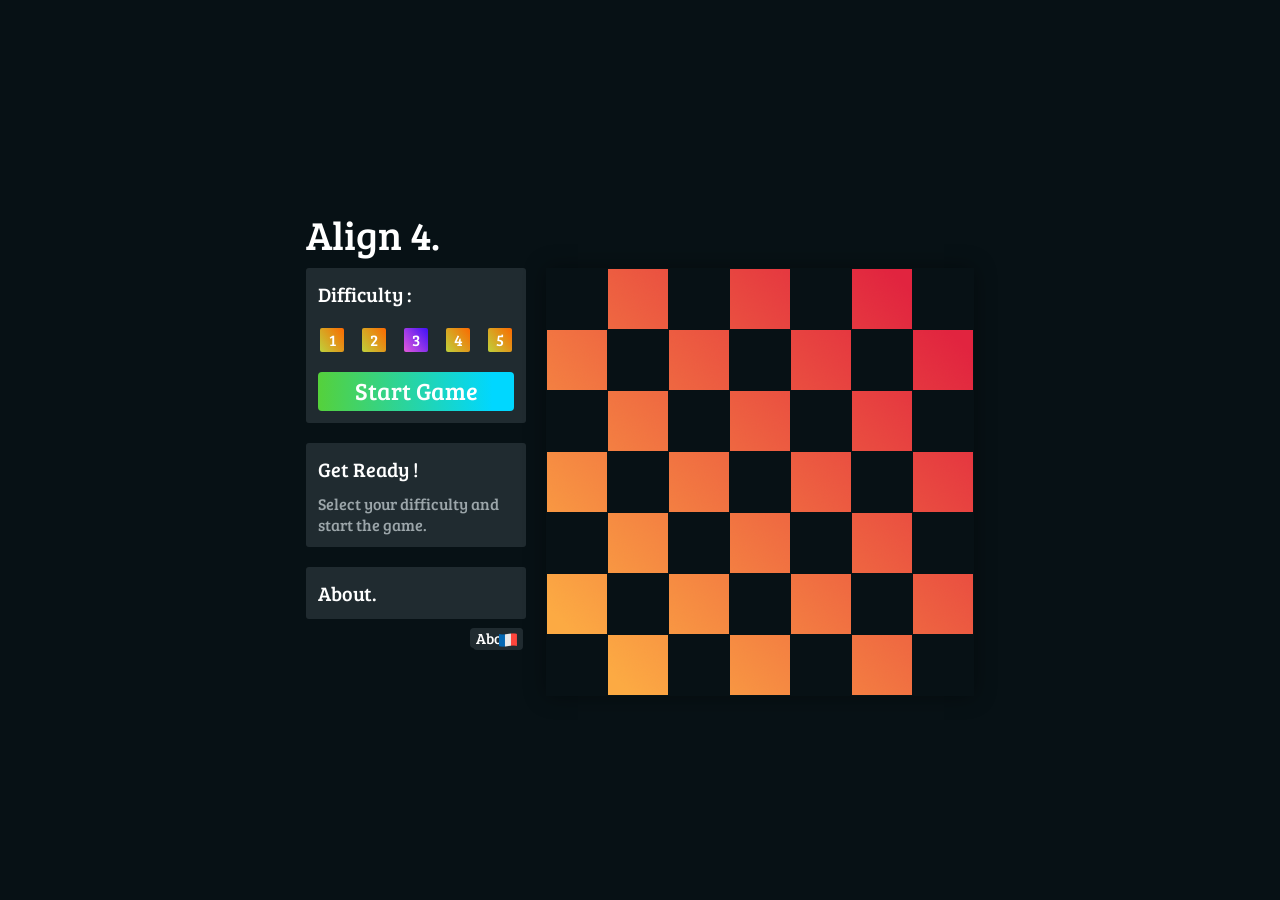
==== docs/index.html @ 86c62fe0 "Update docs/ Update the repository to use the github host." ====
<!DOCTYPE html>
<head>
  <meta charset="UTF-8" />
  <title>Toto's Align 4</title>
  <link rel="stylesheet" href="css/master.css">
  <link rel="icon" type="image/x-icon" href="img/FoxNet.ico">

  <link href="https://fonts.googleapis.com/css?family=Bree+Serif" rel="stylesheet">
</head>
<body>
  <div class="wrapper">
    <div class="content">
      <div class="sidebar">
        <h1>Align 4.</h1>
        <div class="panel dif">
          <h2>Difficulty : </h2>
          <div class="dif-options">
            <div>
              <input id="dif1" type="radio" name="dif-options" value="1">
              <label for="dif1">1</label>
            </div>
            <div>
              <input id="dif2" type="radio" name="dif-options" value="2">
              <label for="dif2">2</label>
            </div>
            <div>
              <input id="dif3" type="radio" name="dif-options" value="3" checked>
              <label for="dif3">3</label>
            </div>
            <div>
              <input id="dif4" type="radio" name="dif-options" value="4">
              <label for="dif4">4</label>
            </div>
            <div>
              <input id="dif5" type="radio" name="dif-options" value="5">
              <label for="dif5">5</label>
            </div>
          </div>
          <div class="start">
            <button>Start Game</button>
          </div>
        </div>
        <div class="panel info">
          <h2></h2>
          <div class="blurb blurbStyle"></div>
          <div class="outlook"></div>
        </div>

        <div class="credits">
          <h2>About.</h2>
          <div class="blurb blurbStyle"></div>
          <div class="outlook"></div>
        </div>
        <button class="translate">FR <img src="img/FrFlag.png" class="flag"></button>
        <button class="aboutButton">About</button>

      </div>
      <div class="board">
        <div class="lit-columns">
          <div></div>
          <div></div>
          <div></div>
          <div></div>
          <div></div>
          <div></div>
          <div></div>
        </div>
        <div class="lit-cells"></div>
        <div class="chips"></div>
        <div class="click-columns">
          <div></div>
          <div></div>
          <div></div>
          <div></div>
          <div></div>
          <div></div>
          <div></div>
        </div>
      </div>
      <div class="propos">

<span id="about">Designed and translated by </span><a class="me" href="https://github.com/totocptbgn">Thomas Copt-Bignon</a>.<br><span id="about2">Gameplay from : </span><br><a href="https://codepen.io/lonekorean">https://codepen.io/lonekorean</a>


      </div>
    </div>
  </div>


  <!-- Scripts -->
  <script src="https://ajax.googleapis.com/ajax/libs/jquery/3.1.1/jquery.min.js"></script>
  <script src="js/index.js"></script>
</body>
</html>
---- docs/css/master.css ----
/*                                                                                                               ,,
     ,.-==-.           mm                       mm                                                   mm       *MM
  ,pd'      `g.        MM                       MM                                                   MM        MM
 ,P   ,dMb.A  Y.     mmMMmm      ,pW"Wq.      mmMMmm      ,pW"Wq.       ,p6"bo      `7MMpdMAo.     mmMMmm      MM,dMMb.       .P"Ybmmm     `7MMpMMMb.
,P   dP  ,MP  j8       MM       6W'   `Wb       MM       6W'   `Wb     6M'  OO        MM   `Wb       MM        MM    `Mb     :MI  I8         MM    MM
8:  dM'  dM   d'       MM       8M     M8       MM       8M     M8     8M             MM    M8       MM        MM     M8      WmmmP"         MM    MM
Wb  YML.dML..d'        MM       YA.   ,A9       MM       YA.   ,A9     YM.    ,       MM   ,AP       MM        MM.   ,M9     8M              MM    MM
 Wb  ``""^`"'          `Mbmo     `Ybmd9'        `Mbmo     `Ybmd9'       YMbmd'        MMbmmd'        `Mbmo     P^YbmdP'       YMMMMMb      .JMML  JMML.
  `M..     .,!                                                                        MM                                     6'     dP
    `Ybmmd'                                                                         .JMML.                                   Ybmmmd'

https://codepen.io/lonekorean/project/editor/ZGpqVX - Original One by Will Boyd
https://epitriche.fr/Align4

https://github.com/totocptbgn - Me ! :D
Hope it you will enjoy playing with it as much as i enjoyed design it !

*/


html {
  display: table;
  width: 100%;
  height: 100%;
}

body {
  display: table-row;
  background: #071115;
  font-family: 'Bree Serif', serif;
}

.wrapper {
  display: table-cell;
  vertical-align: middle;
  text-align: center;
}

.content {
  display: inline-block;
  width: 668px;
  margin: 0 auto;
  padding: 10px 20px;
}

.propos {
  display: none;
  position: relative;
  float: left;
  width: 428px;
  height: 428px;
  margin-top: 68px;
  box-shadow: 0 0 20px 0 rgba(0, 0, 0, 0.4);
  background-color: #202b30;
  border-radius: 3px;
  color: #9ca6aa;
}

.sidebar {
  float: left;
  margin-right: 20px;
  width: 220px;
  text-align: left;
  color: black;
}

h1 {
  height: 68px;
  line-height: 68px;
  font-size: 40px;
  text-align: left;
  color: white;
  margin: 0;
  font-weight: normal;
}

h2 {
  font-size: 20px;
  color: white;
  margin: 0;
  font-weight: normal;
}

div.credits {
  padding: 12px;
  margin-bottom: 20px;
  background-color: #202b30;
  border-radius: 3px;
  color: #9ca6aa;
  font-size: 70%;
}

a {
  text-decoration: none;
  color: #0ec689;
}

a.me {
  color: #ffb642;
}

button.translate {
  float: right;
  margin: -11px 3px;
  background-color: #202b30;
  font-family: inherit;
  font-size: 15px;
  border: none;
  border-radius: 4px;
  background-color: #202b30;
  color: #fff;
  cursor: pointer;
  padding: 0px 6px;
}

button.aboutButton {
  float: right;
  margin: -11px 3px;
  background-color: #202b30;
  font-family: inherit;
  font-size: 15px;
  border: none;
  border-radius: 4px;
  background-color: #202b30;
  color: #fff;
  cursor: pointer;
  padding: 0px 6px;
}

.flag {
  height: 18px;
  position: relative;
  top: 3px;
}

.panel {
  padding: 12px;
  margin-bottom: 20px;
  background-color: #202b30;
  border-radius: 3px;
  color: #9ca6aa;
}

.dif-options {
  clear: both;
  overflow: hidden;
  margin: 20px -7px 0;
}

.dif-options div {
  float: left;
  width: 20%;
}

.dif-options input {
  display: none;
}

.dif-options input:checked+label  {
  color: #fff;
  background: rgb(227,89,217);
  background: linear-gradient(53deg, rgba(227,89,217,1) 0%, rgba(63,16,250,1) 100%);
  border-color: #fff;
  cursor: default;
}

.dif-options label {
  display: block;
  margin: 0 auto;
  width: 24px;
  height: 24px;
  background: rgb(190,209,59);
  background: linear-gradient(53deg, rgba(190,209,59,1) 0%, rgba(252,105,0,1) 100%);
  border-radius: 2px;
  color: #fff;
  text-align: center;
  line-height: 24px;
  cursor: pointer;
}

.freeze .dif-options input:not(:checked)+label {
  font-size: 0;
  margin: 7px auto;
  width: 10px;
  height: 10px;
  border-radius: 4px;
  color: transparent;
  line-height: 10px;
  cursor: default;
  transition: .2s;
}

.start {
  margin-top: 20px;
}


.start button {
  display: block;
  width: 100%;
  padding: 2px 12px 4px;
  font-family: inherit;
  font-size: 24px;
  border: none;
  border-radius: 4px;
  background: rgb(85,209,59);
  background: linear-gradient(90deg, rgba(85,209,59,1) 0%, rgba(0,215,255,1) 89%);
  color: #fff;
  cursor: pointer;
}

.start button:hover {
  background: rgb(85,209,59);
  background: linear-gradient(90deg, rgba(0,215,255,1) 0%, rgba(85,209,59,1) 89%);
}

.start button:focus {
  outline: none;
}

.freeze .start {
  display: none;
}

.info div {
  margin-top: 10px;
}

.board {
  position: relative;
  float: left;
  width: 428px;
  height: 428px;
  margin-top: 68px;
  background-image: url('../img/board.png');
  box-shadow: 0 0 20px 0 rgba(0, 0, 0, 0.4);
}

.lit-columns,
.lit-cells,
.chips,
.click-columns {
  position: absolute;
  width: 428px;
  height: 428px;
}

.lit-columns div {
  float: left;
  width: 60px;
  height: 426px;
  margin: 1px 0 1px 1px;
  transition: background-color 0.1s;
}

.lit-columns .lit {
  background-color: rgba(0, 0, 0, 0.6);
  transition: background-color 0.1s;
}

.lit-cells div {
  position: absolute;
  width: 60px;
  height: 60px;
  background-image: url("../img/winningToken.png");
  z-index: 1000;
}

.chips div {
  position: absolute;
  width: 60px;
  height: 60px;
  -webkit-backface-visibility: hidden;
  backface-visibility: hidden;
}

.chips .p1 {
  background-image: url("../img/p1Token.png");
}

.chips .p2 {
  background-image: url("../img/p2Token.png");
}

.chips .cursor {
  bottom: 428px;
  transition: left 0.1s ease-out;
}

.chips .dropped {
  transition: bottom ease-in;
  animation: bounce 0.3s;
}

.click-columns div {
  float: left;
  width: 61px;
  height: 428px;
}

.click-columns div:first-child {
  padding-left: 1px;
}

.click-columns .hover {
  cursor: pointer;
}

.blurb div{
  color: #9ca6aa;
}

@keyframes bounce {
  0% {
    animation-timing-function: ease-out;
    transform: translateY(0);
  }
  30% {
    animation-timing-function: ease-in;
    transform: translateY(-40px);
  }
  60% {
    animation-timing-function: ease-out;
    transform: translateY(0);
  }
  80% {
    animation-timing-function: ease-in;
    transform: translateY(-10px);
  }
  100% {
    animation-timing-function: ease-out;
    transform: translateY(0);
  }
}
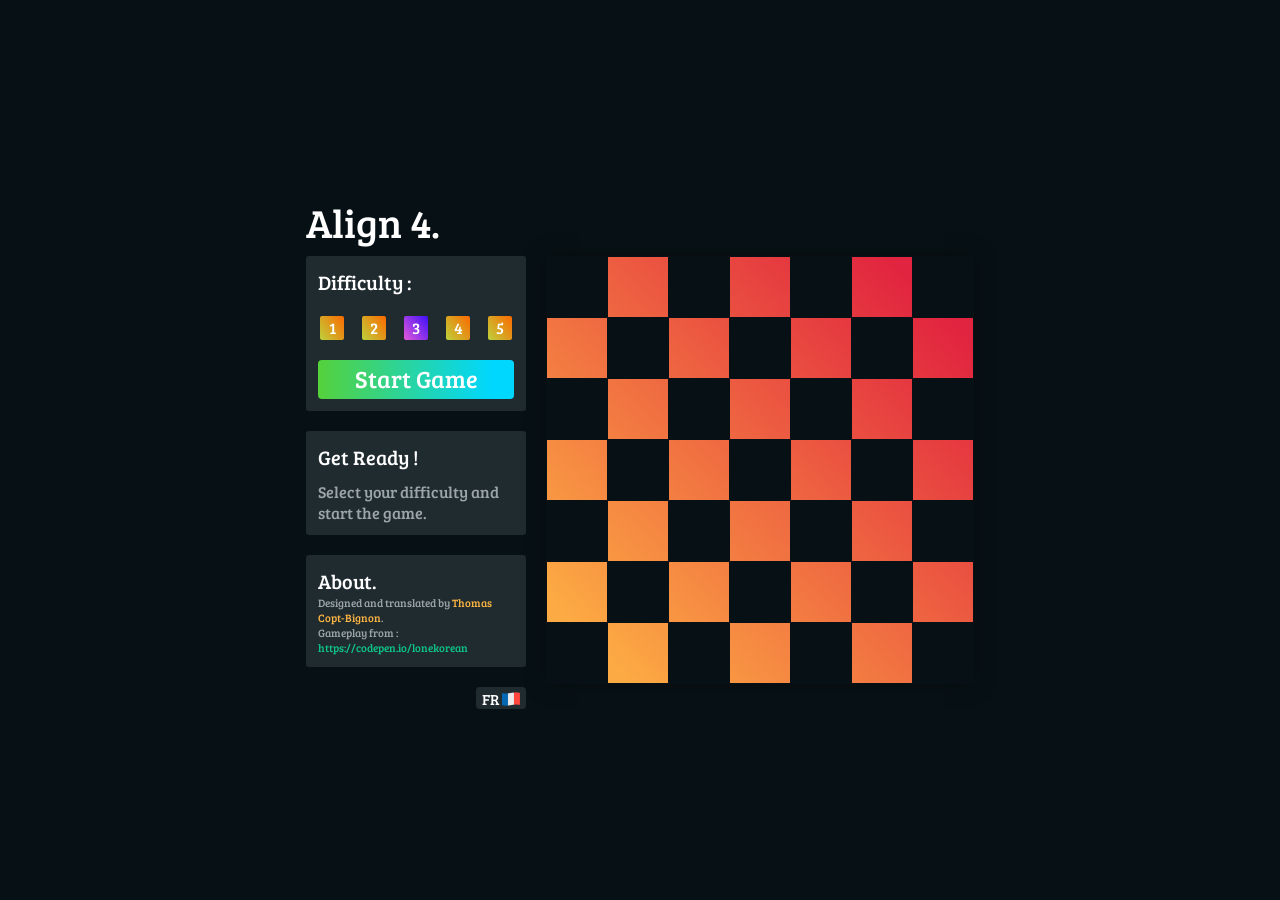
==== commit d3138990: "Version Patch" ====
--- a/docs/index.html
+++ b/docs/index.html
@@ -1,94 +1,85 @@
-<!DOCTYPE html>
-<head>
-  <meta charset="UTF-8" />
-  <title>Toto's Align 4</title>
-  <link rel="stylesheet" href="css/master.css">
-  <link rel="icon" type="image/x-icon" href="img/FoxNet.ico">
-
-  <link href="https://fonts.googleapis.com/css?family=Bree+Serif" rel="stylesheet">
-</head>
-<body>
-  <div class="wrapper">
-    <div class="content">
-      <div class="sidebar">
-        <h1>Align 4.</h1>
-        <div class="panel dif">
-          <h2>Difficulty : </h2>
-          <div class="dif-options">
-            <div>
-              <input id="dif1" type="radio" name="dif-options" value="1">
-              <label for="dif1">1</label>
-            </div>
-            <div>
-              <input id="dif2" type="radio" name="dif-options" value="2">
-              <label for="dif2">2</label>
-            </div>
-            <div>
-              <input id="dif3" type="radio" name="dif-options" value="3" checked>
-              <label for="dif3">3</label>
-            </div>
-            <div>
-              <input id="dif4" type="radio" name="dif-options" value="4">
-              <label for="dif4">4</label>
-            </div>
-            <div>
-              <input id="dif5" type="radio" name="dif-options" value="5">
-              <label for="dif5">5</label>
-            </div>
-          </div>
-          <div class="start">
-            <button>Start Game</button>
-          </div>
-        </div>
-        <div class="panel info">
-          <h2></h2>
-          <div class="blurb blurbStyle"></div>
-          <div class="outlook"></div>
-        </div>
-
-        <div class="credits">
-          <h2>About.</h2>
-          <div class="blurb blurbStyle"></div>
-          <div class="outlook"></div>
-        </div>
-        <button class="translate">FR <img src="img/FrFlag.png" class="flag"></button>
-        <button class="aboutButton">About</button>
-
-      </div>
-      <div class="board">
-        <div class="lit-columns">
-          <div></div>
-          <div></div>
-          <div></div>
-          <div></div>
-          <div></div>
-          <div></div>
-          <div></div>
-        </div>
-        <div class="lit-cells"></div>
-        <div class="chips"></div>
-        <div class="click-columns">
-          <div></div>
-          <div></div>
-          <div></div>
-          <div></div>
-          <div></div>
-          <div></div>
-          <div></div>
-        </div>
-      </div>
-      <div class="propos">
-
-<span id="about">Designed and translated by </span><a class="me" href="https://github.com/totocptbgn">Thomas Copt-Bignon</a>.<br><span id="about2">Gameplay from : </span><br><a href="https://codepen.io/lonekorean">https://codepen.io/lonekorean</a>
-
-
-      </div>
-    </div>
-  </div>
-
-
-  <!-- Scripts -->
-  <script src="https://ajax.googleapis.com/ajax/libs/jquery/3.1.1/jquery.min.js"></script>
-  <script src="js/index.js"></script>
-</body>
-</html>
+<!DOCTYPE html>
+<head>
+  <meta charset="UTF-8" />
+  <title>Align 4 Game</title>
+  <link rel="stylesheet" href="css/master.css">
+  <link href="https://fonts.googleapis.com/css?family=Bree+Serif" rel="stylesheet">
+</head>
+<body>
+  <div class="wrapper">
+    <div class="content">
+      <div class="sidebar">
+        <h1>Align 4.</h1>
+        <div class="panel dif">
+          <h2>Difficulty : </h2>
+          <div class="dif-options">
+            <div>
+              <input id="dif1" type="radio" name="dif-options" value="1">
+              <label for="dif1">1</label>
+            </div>
+            <div>
+              <input id="dif2" type="radio" name="dif-options" value="2">
+              <label for="dif2">2</label>
+            </div>
+            <div>
+              <input id="dif3" type="radio" name="dif-options" value="3" checked>
+              <label for="dif3">3</label>
+            </div>
+            <div>
+              <input id="dif4" type="radio" name="dif-options" value="4">
+              <label for="dif4">4</label>
+            </div>
+            <div>
+              <input id="dif5" type="radio" name="dif-options" value="5">
+              <label for="dif5">5</label>
+            </div>
+          </div>
+          <div class="start">
+            <button>Start Game</button>
+          </div>
+        </div>
+        <div class="panel info">
+          <h2></h2>
+          <div class="blurb blurbStyle"></div>
+          <div class="outlook"></div>
+        </div>
+
+        <div class="credits">
+          <h2>About.</h2>
+          <div class="blurb blurbStyle"><span id="about">Designed and translated by </span><a class="me" href="https://github.com/totocptbgn">Thomas Copt-Bignon</a>.<br><span id="about2">Gameplay from : </span><br><a href="https://codepen.io/lonekorean">https://codepen.io/lonekorean</a></div>
+          <div class="outlook"></div>
+        </div>
+        <button class="translate">FR <img src="img/FrFlag.png" class="flag"></button>
+
+      </div>
+      <div class="board">
+        <div class="lit-columns">
+          <div></div>
+          <div></div>
+          <div></div>
+          <div></div>
+          <div></div>
+          <div></div>
+          <div></div>
+        </div>
+        <div class="lit-cells"></div>
+        <div class="chips"></div>
+        <div class="click-columns">
+          <div></div>
+          <div></div>
+          <div></div>
+          <div></div>
+          <div></div>
+          <div></div>
+          <div></div>
+        </div>
+      </div>
+    </div>
+  </div>
+
+
+  <!-- Scripts -->
+  <script src="https://ajax.googleapis.com/ajax/libs/jquery/3.1.1/jquery.min.js"></script>
+  <script src="js/index.js"></script>
+</body>
+</html>
--- a/docs/css/master.css
+++ b/docs/css/master.css
@@ -1,334 +1,306 @@
-/*                                                                                                               ,,
-     ,.-==-.           mm                       mm                                                   mm       *MM
-  ,pd'      `g.        MM                       MM                                                   MM        MM
- ,P   ,dMb.A  Y.     mmMMmm      ,pW"Wq.      mmMMmm      ,pW"Wq.       ,p6"bo      `7MMpdMAo.     mmMMmm      MM,dMMb.       .P"Ybmmm     `7MMpMMMb.
-,P   dP  ,MP  j8       MM       6W'   `Wb       MM       6W'   `Wb     6M'  OO        MM   `Wb       MM        MM    `Mb     :MI  I8         MM    MM
-8:  dM'  dM   d'       MM       8M     M8       MM       8M     M8     8M             MM    M8       MM        MM     M8      WmmmP"         MM    MM
-Wb  YML.dML..d'        MM       YA.   ,A9       MM       YA.   ,A9     YM.    ,       MM   ,AP       MM        MM.   ,M9     8M              MM    MM
- Wb  ``""^`"'          `Mbmo     `Ybmd9'        `Mbmo     `Ybmd9'       YMbmd'        MMbmmd'        `Mbmo     P^YbmdP'       YMMMMMb      .JMML  JMML.
-  `M..     .,!                                                                        MM                                     6'     dP
-    `Ybmmd'                                                                         .JMML.                                   Ybmmmd'
-
-https://codepen.io/lonekorean/project/editor/ZGpqVX - Original One by Will Boyd
-https://epitriche.fr/Align4
-
-https://github.com/totocptbgn - Me ! :D
-Hope it you will enjoy playing with it as much as i enjoyed design it !
-
-*/
-
-
-html {
-  display: table;
-  width: 100%;
-  height: 100%;
-}
-
-body {
-  display: table-row;
-  background: #071115;
-  font-family: 'Bree Serif', serif;
-}
-
-.wrapper {
-  display: table-cell;
-  vertical-align: middle;
-  text-align: center;
-}
-
-.content {
-  display: inline-block;
-  width: 668px;
-  margin: 0 auto;
-  padding: 10px 20px;
-}
-
-.propos {
-  display: none;
-  position: relative;
-  float: left;
-  width: 428px;
-  height: 428px;
-  margin-top: 68px;
-  box-shadow: 0 0 20px 0 rgba(0, 0, 0, 0.4);
-  background-color: #202b30;
-  border-radius: 3px;
-  color: #9ca6aa;
-}
-
-.sidebar {
-  float: left;
-  margin-right: 20px;
-  width: 220px;
-  text-align: left;
-  color: black;
-}
-
-h1 {
-  height: 68px;
-  line-height: 68px;
-  font-size: 40px;
-  text-align: left;
-  color: white;
-  margin: 0;
-  font-weight: normal;
-}
-
-h2 {
-  font-size: 20px;
-  color: white;
-  margin: 0;
-  font-weight: normal;
-}
-
-div.credits {
-  padding: 12px;
-  margin-bottom: 20px;
-  background-color: #202b30;
-  border-radius: 3px;
-  color: #9ca6aa;
-  font-size: 70%;
-}
-
-a {
-  text-decoration: none;
-  color: #0ec689;
-}
-
-a.me {
-  color: #ffb642;
-}
-
-button.translate {
-  float: right;
-  margin: -11px 3px;
-  background-color: #202b30;
-  font-family: inherit;
-  font-size: 15px;
-  border: none;
-  border-radius: 4px;
-  background-color: #202b30;
-  color: #fff;
-  cursor: pointer;
-  padding: 0px 6px;
-}
-
-button.aboutButton {
-  float: right;
-  margin: -11px 3px;
-  background-color: #202b30;
-  font-family: inherit;
-  font-size: 15px;
-  border: none;
-  border-radius: 4px;
-  background-color: #202b30;
-  color: #fff;
-  cursor: pointer;
-  padding: 0px 6px;
-}
-
-.flag {
-  height: 18px;
-  position: relative;
-  top: 3px;
-}
-
-.panel {
-  padding: 12px;
-  margin-bottom: 20px;
-  background-color: #202b30;
-  border-radius: 3px;
-  color: #9ca6aa;
-}
-
-.dif-options {
-  clear: both;
-  overflow: hidden;
-  margin: 20px -7px 0;
-}
-
-.dif-options div {
-  float: left;
-  width: 20%;
-}
-
-.dif-options input {
-  display: none;
-}
-
-.dif-options input:checked+label  {
-  color: #fff;
-  background: rgb(227,89,217);
-  background: linear-gradient(53deg, rgba(227,89,217,1) 0%, rgba(63,16,250,1) 100%);
-  border-color: #fff;
-  cursor: default;
-}
-
-.dif-options label {
-  display: block;
-  margin: 0 auto;
-  width: 24px;
-  height: 24px;
-  background: rgb(190,209,59);
-  background: linear-gradient(53deg, rgba(190,209,59,1) 0%, rgba(252,105,0,1) 100%);
-  border-radius: 2px;
-  color: #fff;
-  text-align: center;
-  line-height: 24px;
-  cursor: pointer;
-}
-
-.freeze .dif-options input:not(:checked)+label {
-  font-size: 0;
-  margin: 7px auto;
-  width: 10px;
-  height: 10px;
-  border-radius: 4px;
-  color: transparent;
-  line-height: 10px;
-  cursor: default;
-  transition: .2s;
-}
-
-.start {
-  margin-top: 20px;
-}
-
-
-.start button {
-  display: block;
-  width: 100%;
-  padding: 2px 12px 4px;
-  font-family: inherit;
-  font-size: 24px;
-  border: none;
-  border-radius: 4px;
-  background: rgb(85,209,59);
-  background: linear-gradient(90deg, rgba(85,209,59,1) 0%, rgba(0,215,255,1) 89%);
-  color: #fff;
-  cursor: pointer;
-}
-
-.start button:hover {
-  background: rgb(85,209,59);
-  background: linear-gradient(90deg, rgba(0,215,255,1) 0%, rgba(85,209,59,1) 89%);
-}
-
-.start button:focus {
-  outline: none;
-}
-
-.freeze .start {
-  display: none;
-}
-
-.info div {
-  margin-top: 10px;
-}
-
-.board {
-  position: relative;
-  float: left;
-  width: 428px;
-  height: 428px;
-  margin-top: 68px;
-  background-image: url('../img/board.png');
-  box-shadow: 0 0 20px 0 rgba(0, 0, 0, 0.4);
-}
-
-.lit-columns,
-.lit-cells,
-.chips,
-.click-columns {
-  position: absolute;
-  width: 428px;
-  height: 428px;
-}
-
-.lit-columns div {
-  float: left;
-  width: 60px;
-  height: 426px;
-  margin: 1px 0 1px 1px;
-  transition: background-color 0.1s;
-}
-
-.lit-columns .lit {
-  background-color: rgba(0, 0, 0, 0.6);
-  transition: background-color 0.1s;
-}
-
-.lit-cells div {
-  position: absolute;
-  width: 60px;
-  height: 60px;
-  background-image: url("../img/winningToken.png");
-  z-index: 1000;
-}
-
-.chips div {
-  position: absolute;
-  width: 60px;
-  height: 60px;
-  -webkit-backface-visibility: hidden;
-  backface-visibility: hidden;
-}
-
-.chips .p1 {
-  background-image: url("../img/p1Token.png");
-}
-
-.chips .p2 {
-  background-image: url("../img/p2Token.png");
-}
-
-.chips .cursor {
-  bottom: 428px;
-  transition: left 0.1s ease-out;
-}
-
-.chips .dropped {
-  transition: bottom ease-in;
-  animation: bounce 0.3s;
-}
-
-.click-columns div {
-  float: left;
-  width: 61px;
-  height: 428px;
-}
-
-.click-columns div:first-child {
-  padding-left: 1px;
-}
-
-.click-columns .hover {
-  cursor: pointer;
-}
-
-.blurb div{
-  color: #9ca6aa;
-}
-
-@keyframes bounce {
-  0% {
-    animation-timing-function: ease-out;
-    transform: translateY(0);
-  }
-  30% {
-    animation-timing-function: ease-in;
-    transform: translateY(-40px);
-  }
-  60% {
-    animation-timing-function: ease-out;
-    transform: translateY(0);
-  }
-  80% {
-    animation-timing-function: ease-in;
-    transform: translateY(-10px);
-  }
-  100% {
-    animation-timing-function: ease-out;
-    transform: translateY(0);
-  }
-}
+/*                                                                                                               ,,
+     ,.-==-.           mm                       mm                                                   mm       *MM
+  ,pd'      `g.        MM                       MM                                                   MM        MM
+ ,P   ,dMb.A  Y.     mmMMmm      ,pW"Wq.      mmMMmm      ,pW"Wq.       ,p6"bo      `7MMpdMAo.     mmMMmm      MM,dMMb.       .P"Ybmmm     `7MMpMMMb.
+,P   dP  ,MP  j8       MM       6W'   `Wb       MM       6W'   `Wb     6M'  OO        MM   `Wb       MM        MM    `Mb     :MI  I8         MM    MM
+8:  dM'  dM   d'       MM       8M     M8       MM       8M     M8     8M             MM    M8       MM        MM     M8      WmmmP"         MM    MM
+Wb  YML.dML..d'        MM       YA.   ,A9       MM       YA.   ,A9     YM.    ,       MM   ,AP       MM        MM.   ,M9     8M              MM    MM
+ Wb  ``""^`"'          `Mbmo     `Ybmd9'        `Mbmo     `Ybmd9'       YMbmd'        MMbmmd'        `Mbmo     P^YbmdP'       YMMMMMb      .JMML  JMML.
+  `M..     .,!                                                                        MM                                     6'     dP
+    `Ybmmd'                                                                         .JMML.                                   Ybmmmd'
+
+https://codepen.io/lonekorean/project/editor/ZGpqVX - Original One by Will Boyd
+https://epitriche.fr/Align4
+
+https://github.com/totocptbgn - Me ! :D
+Hope it you will enjoy playing with it as much as i enjoyed design it !
+
+*/
+
+
+html {
+  display: table;
+  width: 100%;
+  height: 100%;
+}
+
+body {
+  display: table-row;
+  background: #071115;
+  font-family: 'Bree Serif', serif;
+}
+
+.wrapper {
+  display: table-cell;
+  vertical-align: middle;
+  text-align: center;
+}
+
+.content {
+  display: inline-block;
+  width: 668px;
+  margin: 0 auto;
+  padding: 10px 20px;
+}
+
+.sidebar {
+  float: left;
+  margin-right: 20px;
+  width: 220px;
+  text-align: left;
+  color: black;
+}
+
+h1 {
+  height: 68px;
+  line-height: 68px;
+  font-size: 40px;
+  text-align: left;
+  color: white;
+  margin: 0;
+  font-weight: normal;
+}
+
+h2 {
+  font-size: 20px;
+  color: white;
+  margin: 0;
+  font-weight: normal;
+}
+
+div.credits {
+  padding: 12px;
+  margin-bottom: 20px;
+  background-color: #202b30;
+  border-radius: 3px;
+  color: #9ca6aa;
+  font-size: 70%;
+}
+
+a {
+  text-decoration: none;
+  color: #0ec689;
+}
+
+a.me {
+  color: #ffb642;
+}
+
+button.translate {
+  float: right;
+  background-color: #202b30;
+  font-family: inherit;
+  font-size: 15px;
+  border: none;
+  border-radius: 4px;
+  background-color: #202b30;
+  color: #fff;
+  cursor: pointer;
+  padding: 0px 6px;
+}
+
+.flag {
+  height: 18px;
+  position: relative;
+  top: 3px;
+}
+
+.panel {
+  padding: 12px;
+  margin-bottom: 20px;
+  background-color: #202b30;
+  border-radius: 3px;
+  color: #9ca6aa;
+}
+
+.dif-options {
+  clear: both;
+  overflow: hidden;
+  margin: 20px -7px 0;
+}
+
+.dif-options div {
+  float: left;
+  width: 20%;
+}
+
+.dif-options input {
+  display: none;
+}
+
+.dif-options input:checked+label  {
+  color: #fff;
+  background: rgb(227,89,217);
+  background: linear-gradient(53deg, rgba(227,89,217,1) 0%, rgba(63,16,250,1) 100%);
+  border-color: #fff;
+  cursor: default;
+}
+
+.dif-options label {
+  display: block;
+  margin: 0 auto;
+  width: 24px;
+  height: 24px;
+  background: rgb(190,209,59);
+  background: linear-gradient(53deg, rgba(190,209,59,1) 0%, rgba(252,105,0,1) 100%);
+  border-radius: 2px;
+  color: #fff;
+  text-align: center;
+  line-height: 24px;
+  cursor: pointer;
+}
+
+.freeze .dif-options input:not(:checked)+label {
+  font-size: 0;
+  margin: 7px auto;
+  width: 10px;
+  height: 10px;
+  border-radius: 4px;
+  color: transparent;
+  line-height: 10px;
+  cursor: default;
+  transition: .2s;
+}
+
+.start {
+  margin-top: 20px;
+}
+
+
+.start button {
+  display: block;
+  width: 100%;
+  padding: 2px 12px 4px;
+  font-family: inherit;
+  font-size: 24px;
+  border: none;
+  border-radius: 4px;
+  background: rgb(85,209,59);
+  background: linear-gradient(90deg, rgba(85,209,59,1) 0%, rgba(0,215,255,1) 89%);
+  color: #fff;
+  cursor: pointer;
+}
+
+.start button:hover {
+  background: rgb(85,209,59);
+  background: linear-gradient(90deg, rgba(0,215,255,1) 0%, rgba(85,209,59,1) 89%);
+}
+
+.start button:focus {
+  outline: none;
+}
+
+.freeze .start {
+  display: none;
+}
+
+.info div {
+  margin-top: 10px;
+}
+
+.board {
+  position: relative;
+  float: left;
+  width: 428px;
+  height: 428px;
+  margin-top: 68px;
+  background-image: url('../img/board.png');
+  box-shadow: 0 0 20px 0 rgba(0, 0, 0, 0.4);
+}
+
+.lit-columns,
+.lit-cells,
+.chips,
+.click-columns {
+  position: absolute;
+  width: 428px;
+  height: 428px;
+}
+
+.lit-columns div {
+  float: left;
+  width: 60px;
+  height: 426px;
+  margin: 1px 0 1px 1px;
+  transition: background-color 0.1s;
+}
+
+.lit-columns .lit {
+  background-color: rgba(0, 0, 0, 0.6);
+  transition: background-color 0.1s;
+}
+
+.lit-cells div {
+  position: absolute;
+  width: 60px;
+  height: 60px;
+  background-image: url("../img/winningToken.png");
+  z-index: 1000;
+}
+
+.chips div {
+  position: absolute;
+  width: 60px;
+  height: 60px;
+  -webkit-backface-visibility: hidden;
+  backface-visibility: hidden;
+}
+
+.chips .p1 {
+  background-image: url("../img/p1Token.png");
+}
+
+.chips .p2 {
+  background-image: url("../img/p2Token.png");
+}
+
+.chips .cursor {
+  bottom: 428px;
+  transition: left 0.1s ease-out;
+}
+
+.chips .dropped {
+  transition: bottom ease-in;
+  animation: bounce 0.3s;
+}
+
+.click-columns div {
+  float: left;
+  width: 61px;
+  height: 428px;
+}
+
+.click-columns div:first-child {
+  padding-left: 1px;
+}
+
+.click-columns .hover {
+  cursor: pointer;
+}
+
+.blurb div{
+  color: #9ca6aa;
+}
+
+@keyframes bounce {
+  0% {
+    animation-timing-function: ease-out;
+    transform: translateY(0);
+  }
+  30% {
+    animation-timing-function: ease-in;
+    transform: translateY(-40px);
+  }
+  60% {
+    animation-timing-function: ease-out;
+    transform: translateY(0);
+  }
+  80% {
+    animation-timing-function: ease-in;
+    transform: translateY(-10px);
+  }
+  100% {
+    animation-timing-function: ease-out;
+    transform: translateY(0);
+  }
+}
